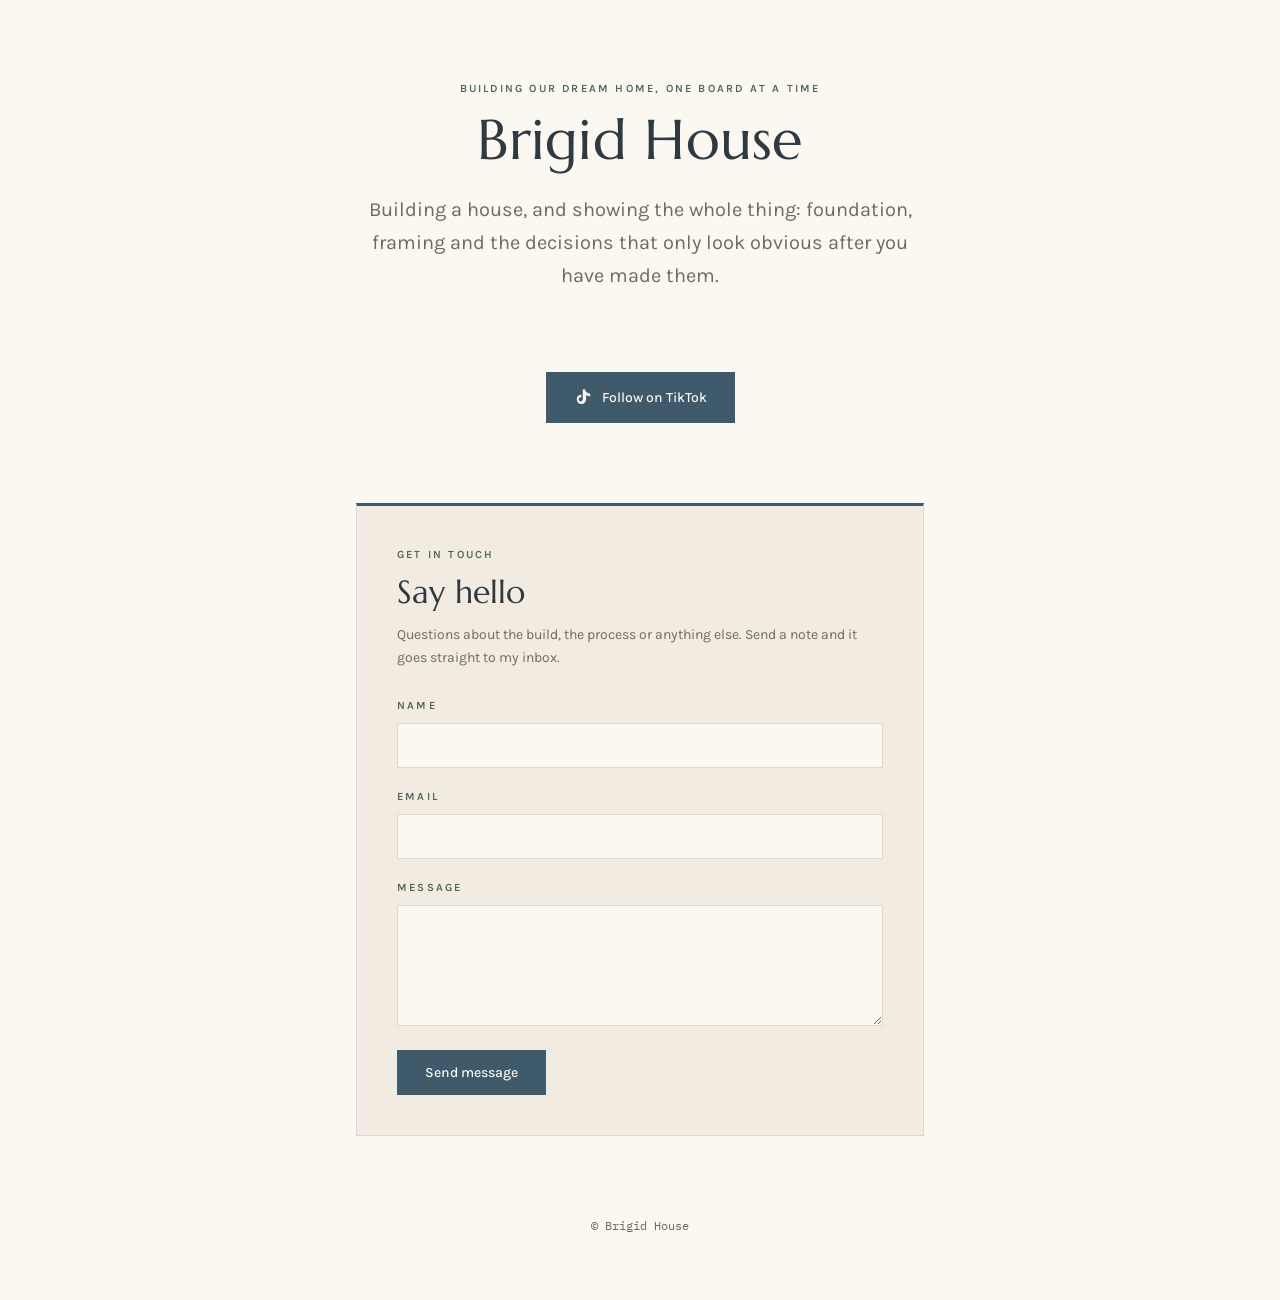
==== index.html @ 9a8cef8d "Point TikTok link to @mydoughhouse until rename" ====
<!DOCTYPE html>
<html lang="en">
<head>
<meta charset="UTF-8">
<meta name="viewport" content="width=device-width, initial-scale=1.0">
<title>Brigid House</title>
<meta name="description" content="Building a house, and showing the whole thing.">
<link rel="preconnect" href="https://fonts.googleapis.com">
<link rel="preconnect" href="https://fonts.gstatic.com" crossorigin>
<link href="https://fonts.googleapis.com/css2?family=Marcellus&family=Karla:wght@400;500;600&family=IBM+Plex+Mono:wght@400;500&display=swap" rel="stylesheet">
<link rel="stylesheet" href="style.css">
</head>
<body>

<div class="wrap">

  <header class="hero">
    <p class="label">Building our dream home, one board at a time</p>
    <h1>Brigid House</h1>
    <p class="lede">Building a house, and showing the whole thing: foundation, framing and the decisions that only look obvious after you have made them.</p>
  </header>

  <section class="socials" aria-label="Follow along">
    <a class="btn btn-primary" href="https://www.tiktok.com/@mydoughhouse" target="_blank" rel="noopener noreferrer">
      <svg class="icon" viewBox="0 0 24 24" aria-hidden="true"><path d="M16.6 5.82c-.9-.87-1.45-2.08-1.45-3.41V2h-3.44v13.13c0 1.53-1.25 2.78-2.78 2.78a2.78 2.78 0 0 1 0-5.56c.28 0 .55.04.8.12V8.98a6.24 6.24 0 0 0-.8-.05A6.22 6.22 0 0 0 3.7 15.15a6.22 6.22 0 0 0 6.22 6.22 6.22 6.22 0 0 0 6.22-6.22V9.4a9.5 9.5 0 0 0 5.4 1.68V7.64c-1.7 0-3.1-.7-4.94-1.82Z"/></svg>
      <span>Follow on TikTok</span>
    </a>
  </section>

  <section class="contact" id="contact">
    <div class="contact-card">
      <p class="label">Get in touch</p>
      <h2>Say hello</h2>
      <p class="body-sm">Questions about the build, the process or anything else. Send a note and it goes straight to my inbox.</p>

      <form action="https://formspree.io/f/xjykbnlo" method="POST" class="contact-form">
        <div class="field">
          <label for="name">Name</label>
          <input type="text" id="name" name="name" required>
        </div>

        <div class="field">
          <label for="email">Email</label>
          <input type="email" id="email" name="email" required>
        </div>

        <div class="field">
          <label for="message">Message</label>
          <textarea id="message" name="message" rows="5" required></textarea>
        </div>

        <button type="submit" class="btn btn-primary">Send message</button>
      </form>
    </div>
  </section>

  <footer>
    <p class="mono-sm">&copy; <span id="year"></span> Brigid House</p>
  </footer>

</div>

<script src="script.js"></script>
</body>
</html>
---- style.css ----
:root {
  --ground: #FBF8F2;
  --surface: #F1EBE1;
  --text: #2F3A40;
  --text-muted: #6F6A61;
  --border: #DFD8CC;
  --hairline: rgba(47, 58, 64, 0.16);
  --accent: #3F5A6B;
  --on-accent: #FBF8F2;
  --eyebrow: #4D6353;
}

@media (prefers-color-scheme: dark) {
  :root {
    --ground: #2F3A40;
    --surface: #3A464D;
    --text: #FBF8F2;
    --text-muted: #B2AFA6;
    --border: #4E5A61;
    --hairline: rgba(251, 248, 242, 0.18);
    --accent: #C3D4DD;
    --on-accent: #2F3A40;
    --eyebrow: #C6D2C4;
  }
}

* { box-sizing: border-box; }

body {
  margin: 0;
  background: var(--ground);
  color: var(--text);
  font-family: 'Karla', -apple-system, BlinkMacSystemFont, 'Segoe UI', Helvetica, sans-serif;
  font-size: 16px;
  line-height: 1.65;
}

.wrap {
  max-width: 38rem;
  margin: 0 auto;
  padding: 80px 20px 52px;
}

.hero {
  text-align: center;
  margin-bottom: 80px;
}

.label {
  text-transform: uppercase;
  letter-spacing: 0.2em;
  font-size: 11px;
  font-weight: 600;
  color: var(--eyebrow);
  margin: 0 0 10px;
}

h1 {
  font-family: 'Marcellus', 'Hoefler Text', Georgia, serif;
  font-weight: 400;
  font-size: 56px;
  line-height: 1.15;
  letter-spacing: 0.005em;
  text-wrap: balance;
  margin: 0 0 20px;
  color: var(--text);
}

.lede {
  font-size: 20px;
  line-height: 1.65;
  color: var(--text-muted);
  max-width: 56ch;
  margin: 0 auto;
}

.socials {
  display: flex;
  justify-content: center;
  margin-bottom: 80px;
}

.btn {
  display: inline-flex;
  align-items: center;
  gap: 10px;
  text-decoration: none;
  border: none;
  border-radius: 0;
  padding: 14px 28px;
  font-family: 'Karla', sans-serif;
  font-size: 14px;
  font-weight: 500;
  cursor: pointer;
  transition: opacity 0.15s ease;
}

.btn:hover {
  opacity: 0.85;
}

.btn:focus-visible {
  outline: 2px solid var(--accent);
  outline-offset: 2px;
}

.btn-primary {
  background: var(--accent);
  color: var(--on-accent);
}

.btn .icon {
  width: 18px;
  height: 18px;
  fill: currentColor;
}

.contact-card {
  background: var(--surface);
  border: 1px solid var(--border);
  border-top: 3px solid var(--accent);
  padding: 40px;
}

.contact-card h2 {
  font-family: 'Marcellus', 'Hoefler Text', Georgia, serif;
  font-weight: 400;
  font-size: 32px;
  line-height: 1.15;
  margin: 0 0 12px;
  color: var(--text);
}

.contact-card .body-sm {
  font-size: 14px;
  color: var(--text-muted);
  margin: 0 0 28px;
  max-width: 62ch;
}

.contact-form {
  display: flex;
  flex-direction: column;
  gap: 20px;
}

.field {
  display: flex;
  flex-direction: column;
  gap: 8px;
}

.field label {
  text-transform: uppercase;
  letter-spacing: 0.2em;
  font-size: 11px;
  font-weight: 600;
  color: var(--eyebrow);
}

.field input,
.field textarea {
  font-family: 'Karla', sans-serif;
  font-size: 16px;
  padding: 12px 14px;
  border: 1px solid var(--border);
  border-radius: 0;
  background: var(--ground);
  color: var(--text);
  resize: vertical;
}

.field input:focus-visible,
.field textarea:focus-visible {
  outline: 2px solid var(--accent);
  outline-offset: 2px;
}

.contact-form .btn {
  align-self: flex-start;
  margin-top: 4px;
}

footer {
  text-align: center;
  margin-top: 80px;
}

.mono-sm {
  font-family: 'IBM Plex Mono', ui-monospace, 'SF Mono', Menlo, Consolas, monospace;
  font-variant-numeric: tabular-nums;
  font-size: 12px;
  color: var(--text-muted);
}

@media (max-width: 480px) {
  .wrap { padding: 52px 20px 40px; }
  .hero { margin-bottom: 52px; }
  .socials { margin-bottom: 52px; }
  h1 { font-size: 40px; }
  .contact-card { padding: 28px; }
}
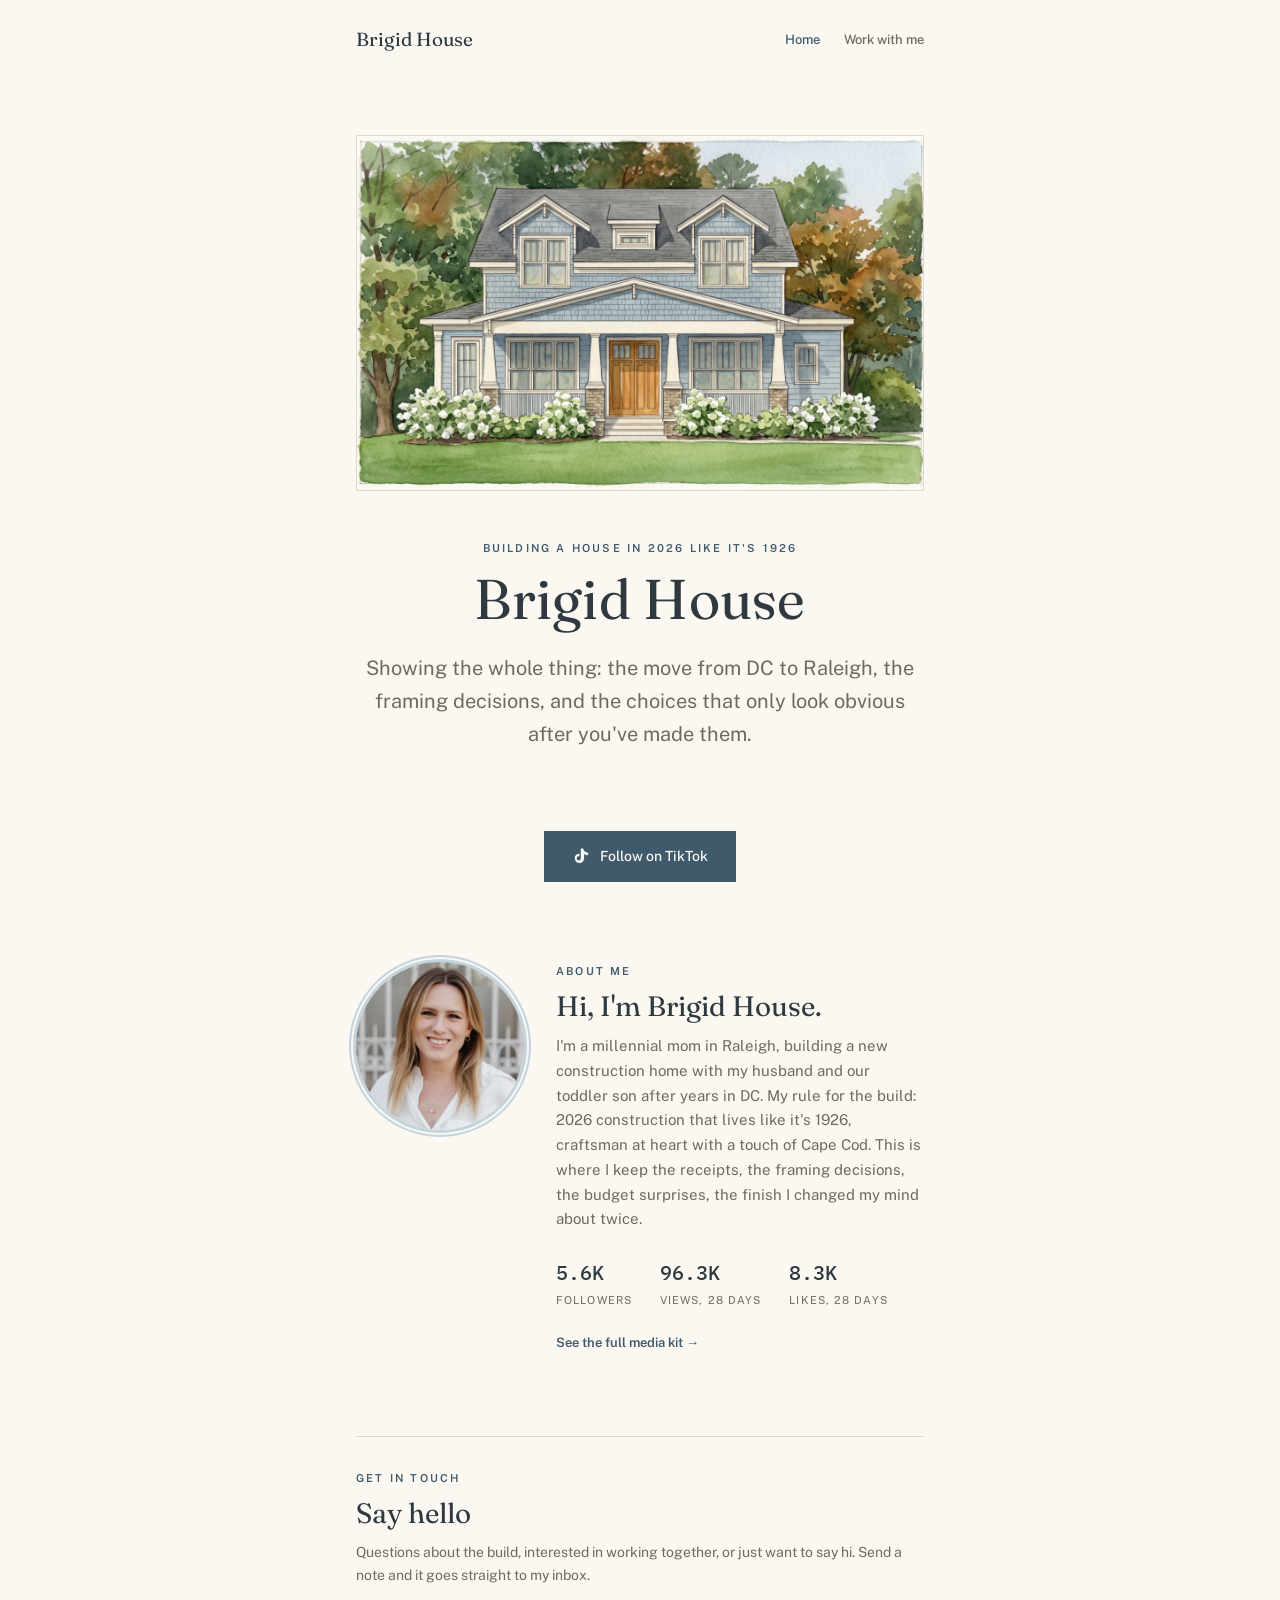
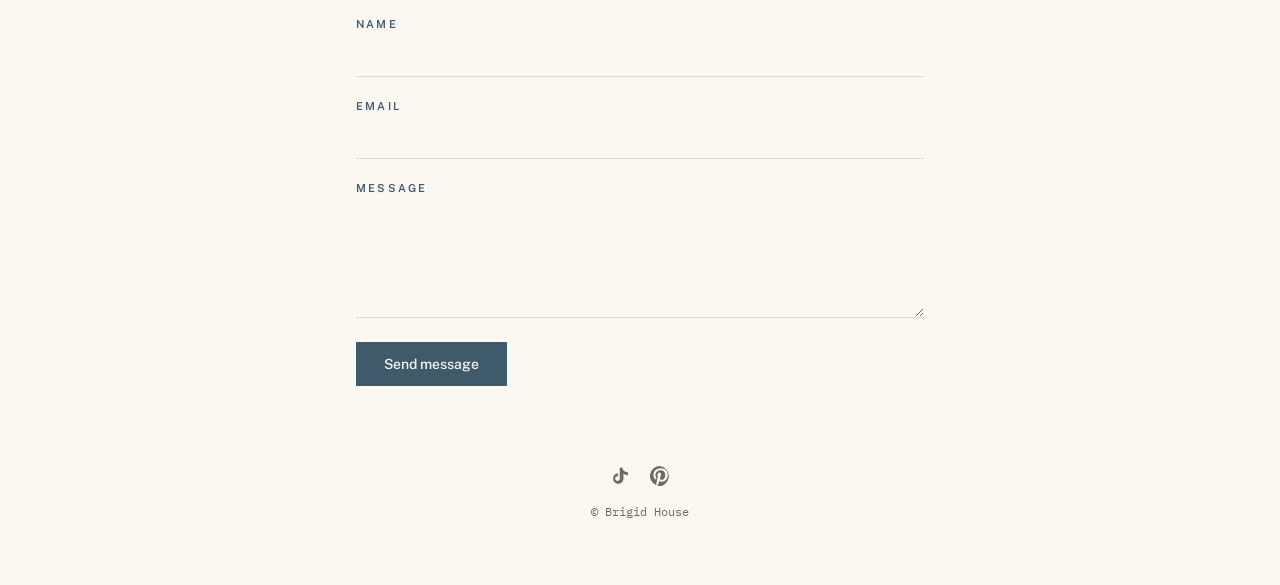
==== commit 6f42d5bf: "Switch body/label font to Public Sans, update design system docs" ====
--- a/index.html
+++ b/index.html
@@ -4,20 +4,32 @@
 <meta charset="UTF-8">
 <meta name="viewport" content="width=device-width, initial-scale=1.0">
 <title>Brigid House</title>
-<meta name="description" content="Building a house, and showing the whole thing.">
+<meta name="description" content="Building a house in 2026 like it's 1926.">
 <link rel="preconnect" href="https://fonts.googleapis.com">
 <link rel="preconnect" href="https://fonts.gstatic.com" crossorigin>
-<link href="https://fonts.googleapis.com/css2?family=Marcellus&family=Karla:wght@400;500;600&family=IBM+Plex+Mono:wght@400;500&display=swap" rel="stylesheet">
+<link href="https://fonts.googleapis.com/css2?family=Fraunces:opsz,wght@9..144,400;9..144,500;9..144,600&family=Public+Sans:wght@400;500;600&family=IBM+Plex+Mono:wght@400;500&display=swap" rel="stylesheet">
 <link rel="stylesheet" href="style.css">
 </head>
 <body>
 
+<nav class="nav">
+  <a class="wordmark" href="index.html">Brigid House</a>
+  <div class="nav-links">
+    <a href="index.html" class="active">Home</a>
+    <a href="work-with-me.html">Work with me</a>
+  </div>
+</nav>
+
 <div class="wrap">
 
+  <div class="cover">
+    <img class="cover-img" src="images/hero.jpg" alt="Watercolor illustration of the Brigid House new-construction home, a blue craftsman-style house with a wraparound porch">
+  </div>
+
   <header class="hero">
-    <p class="label">Building our dream home, one board at a time</p>
+    <p class="label">Building a house in 2026 like it's 1926</p>
     <h1>Brigid House</h1>
-    <p class="lede">Building a house, and showing the whole thing: foundation, framing and the decisions that only look obvious after you have made them.</p>
+    <p class="lede">Showing the whole thing: the move from DC to Raleigh, the framing decisions, and the choices that only look obvious after you've made them.</p>
   </header>
 
   <section class="socials" aria-label="Follow along">
@@ -27,34 +39,66 @@
     </a>
   </section>
 
-  <section class="contact" id="contact">
-    <div class="contact-card">
-      <p class="label">Get in touch</p>
-      <h2>Say hello</h2>
-      <p class="body-sm">Questions about the build, the process or anything else. Send a note and it goes straight to my inbox.</p>
-
-      <form action="https://formspree.io/f/xjykbnlo" method="POST" class="contact-form">
-        <div class="field">
-          <label for="name">Name</label>
-          <input type="text" id="name" name="name" required>
+  <section class="about" id="about">
+    <div class="about-grid">
+      <img class="portrait" src="images/portrait.jpg" alt="Portrait of Caitlyn, the creator of Brigid House">
+      <div>
+        <p class="label">About me</p>
+        <h2>Hi, I'm Brigid House.</h2>
+        <p class="body-sm">I'm a millennial mom in Raleigh, building a new construction home with my husband and our toddler son after years in DC. My rule for the build: 2026 construction that lives like it's 1926, craftsman at heart with a touch of Cape Cod. This is where I keep the receipts, the framing decisions, the budget surprises, the finish I changed my mind about twice.</p>
+        <div class="mini-stats">
+          <div>
+            <span class="stat-num">5.6K</span>
+            <span class="stat-label">Followers</span>
+          </div>
+          <div>
+            <span class="stat-num">96.3K</span>
+            <span class="stat-label">Views, 28 days</span>
+          </div>
+          <div>
+            <span class="stat-num">8.3K</span>
+            <span class="stat-label">Likes, 28 days</span>
+          </div>
         </div>
-
-        <div class="field">
-          <label for="email">Email</label>
-          <input type="email" id="email" name="email" required>
-        </div>
-
-        <div class="field">
-          <label for="message">Message</label>
-          <textarea id="message" name="message" rows="5" required></textarea>
-        </div>
-
-        <button type="submit" class="btn btn-primary">Send message</button>
-      </form>
+        <a class="link-arrow" href="work-with-me.html">See the full media kit &rarr;</a>
+      </div>
     </div>
   </section>
 
+  <section class="contact" id="contact">
+    <p class="label">Get in touch</p>
+    <h2>Say hello</h2>
+    <p class="body-sm">Questions about the build, interested in working together, or just want to say hi. Send a note and it goes straight to my inbox.</p>
+
+    <form action="https://formspree.io/f/xjykbnlo" method="POST" class="contact-form">
+      <div class="field">
+        <label for="name">Name</label>
+        <input type="text" id="name" name="name" required>
+      </div>
+
+      <div class="field">
+        <label for="email">Email</label>
+        <input type="email" id="email" name="email" required>
+      </div>
+
+      <div class="field">
+        <label for="message">Message</label>
+        <textarea id="message" name="message" rows="5" required></textarea>
+      </div>
+
+      <button type="submit" class="btn btn-primary">Send message</button>
+    </form>
+  </section>
+
   <footer>
+    <div class="social-row">
+      <a href="https://www.tiktok.com/@mydoughhouse" target="_blank" rel="noopener noreferrer" aria-label="TikTok">
+        <svg viewBox="0 0 24 24" aria-hidden="true"><path d="M16.6 5.82c-.9-.87-1.45-2.08-1.45-3.41V2h-3.44v13.13c0 1.53-1.25 2.78-2.78 2.78a2.78 2.78 0 0 1 0-5.56c.28 0 .55.04.8.12V8.98a6.24 6.24 0 0 0-.8-.05A6.22 6.22 0 0 0 3.7 15.15a6.22 6.22 0 0 0 6.22 6.22 6.22 6.22 0 0 0 6.22-6.22V9.4a9.5 9.5 0 0 0 5.4 1.68V7.64c-1.7 0-3.1-.7-4.94-1.82Z"/></svg>
+      </a>
+      <a href="https://www.pinterest.com/mydoughhouse/" target="_blank" rel="noopener noreferrer" aria-label="Pinterest">
+        <svg viewBox="0 0 24 24" aria-hidden="true"><path d="M12 0a12 12 0 0 0-4.37 23.18c-.04-.95-.01-2.09.21-3.12.24-1.08 1.59-6.84 1.59-6.84s-.4-.81-.4-2.01c0-1.89 1.09-3.3 2.45-3.3 1.16 0 1.72.87 1.72 1.91 0 1.16-.74 2.91-1.12 4.52-.32 1.35.68 2.46 2.01 2.46 2.42 0 4.27-2.55 4.27-6.22 0-3.25-2.34-5.53-5.67-5.53-3.86 0-6.13 2.9-6.13 5.89 0 1.17.45 2.42 1.01 3.1a.4.4 0 0 1 .09.39c-.1.43-.33 1.35-.38 1.54-.06.25-.2.3-.45.18-1.69-.79-2.74-3.26-2.74-5.24 0-4.27 3.1-8.18 8.93-8.18 4.69 0 8.34 3.34 8.34 7.81 0 4.66-2.94 8.41-7.02 8.41-1.37 0-2.66-.71-3.1-1.55l-.84 3.21c-.31 1.17-1.13 2.64-1.68 3.54A12 12 0 1 0 12 0Z"/></svg>
+      </a>
+    </div>
     <p class="mono-sm">&copy; <span id="year"></span> Brigid House</p>
   </footer>
 
--- a/style.css
+++ b/style.css
@@ -1,4 +1,4 @@
-:root {
+﻿:root {
   --ground: #FBF8F2;
   --surface: #F1EBE1;
   --text: #2F3A40;
@@ -7,7 +7,9 @@
   --hairline: rgba(47, 58, 64, 0.16);
   --accent: #3F5A6B;
   --on-accent: #FBF8F2;
-  --eyebrow: #4D6353;
+  --eyebrow: #3F5A6B;
+  --off-white: #FBF8F2;
+  --ring: #C3D4DD;
 }
 
 @media (prefers-color-scheme: dark) {
@@ -15,12 +17,12 @@
     --ground: #2F3A40;
     --surface: #3A464D;
     --text: #FBF8F2;
-    --text-muted: #B2AFA6;
+    --text-muted: rgba(251, 248, 242, 0.72);
     --border: #4E5A61;
     --hairline: rgba(251, 248, 242, 0.18);
     --accent: #C3D4DD;
     --on-accent: #2F3A40;
-    --eyebrow: #C6D2C4;
+    --eyebrow: #C3D4DD;
   }
 }
 
@@ -30,15 +32,82 @@
   margin: 0;
   background: var(--ground);
   color: var(--text);
-  font-family: 'Karla', -apple-system, BlinkMacSystemFont, 'Segoe UI', Helvetica, sans-serif;
+  font-family: 'Public Sans', -apple-system, BlinkMacSystemFont, 'Segoe UI', Helvetica, sans-serif;
   font-size: 16px;
   line-height: 1.65;
 }
+
+img { max-width: 100%; }
+
+/* ---- Nav ---- */
+
+.nav {
+  display: flex;
+  flex-wrap: wrap;
+  gap: 12px 24px;
+  justify-content: space-between;
+  align-items: center;
+  max-width: 38rem;
+  margin: 0 auto;
+  padding: 24px 20px;
+}
+
+.nav.nav-wide {
+  max-width: 46rem;
+}
+
+.nav .wordmark {
+  font-family: 'Fraunces', 'Hoefler Text', Georgia, serif;
+  font-size: 19px;
+  color: var(--text);
+  text-decoration: none;
+}
+
+.nav-links {
+  display: flex;
+  gap: 24px;
+}
+
+.nav-links a {
+  font-size: 13px;
+  font-weight: 500;
+  color: var(--text-muted);
+  text-decoration: none;
+}
+
+.nav-links a:hover {
+  color: var(--accent);
+}
+
+.nav-links a.active {
+  color: var(--accent);
+}
+
+/* ---- Cover image ---- */
+
+.cover {
+  line-height: 0;
+  border: 1px solid var(--border);
+  margin-bottom: 48px;
+}
+
+.cover-img {
+  width: 100%;
+  display: block;
+  aspect-ratio: 16 / 10;
+  object-fit: cover;
+}
+
+/* ---- Shared layout ---- */
 
 .wrap {
   max-width: 38rem;
   margin: 0 auto;
-  padding: 80px 20px 52px;
+  padding: 56px 20px 52px;
+}
+
+.wrap-wide {
+  max-width: 46rem;
 }
 
 .hero {
@@ -56,7 +125,7 @@
 }
 
 h1 {
-  font-family: 'Marcellus', 'Hoefler Text', Georgia, serif;
+  font-family: 'Fraunces', 'Hoefler Text', Georgia, serif;
   font-weight: 400;
   font-size: 56px;
   line-height: 1.15;
@@ -72,6 +141,11 @@
   color: var(--text-muted);
   max-width: 56ch;
   margin: 0 auto;
+}
+
+.updated {
+  display: block;
+  margin-top: 16px;
 }
 
 .socials {
@@ -88,7 +162,7 @@
   border: none;
   border-radius: 0;
   padding: 14px 28px;
-  font-family: 'Karla', sans-serif;
+  font-family: 'Public Sans', sans-serif;
   font-size: 14px;
   font-weight: 500;
   cursor: pointer;
@@ -115,23 +189,223 @@
   fill: currentColor;
 }
 
-.contact-card {
-  background: var(--surface);
-  border: 1px solid var(--border);
-  border-top: 3px solid var(--accent);
-  padding: 40px;
-}
-
-.contact-card h2 {
-  font-family: 'Marcellus', 'Hoefler Text', Georgia, serif;
+/* ---- About ---- */
+
+.about {
+  margin-bottom: 80px;
+}
+
+.about-grid {
+  display: grid;
+  grid-template-columns: 168px 1fr;
+  gap: 32px;
+  align-items: start;
+}
+
+.portrait {
+  width: 100%;
+  aspect-ratio: 1 / 1;
+  object-fit: cover;
+  border-radius: 50%;
+  display: block;
+  box-shadow: 0 0 0 3px var(--ring), 0 0 0 5px var(--ground), 0 0 0 7px var(--ring);
+}
+
+.about h2 {
+  font-family: 'Fraunces', 'Hoefler Text', Georgia, serif;
   font-weight: 400;
-  font-size: 32px;
+  font-size: 28px;
   line-height: 1.15;
   margin: 0 0 12px;
   color: var(--text);
 }
 
-.contact-card .body-sm {
+.about .body-sm {
+  font-size: 15px;
+  color: var(--text-muted);
+  max-width: 52ch;
+  margin: 0 0 24px;
+}
+
+.mini-stats {
+  display: flex;
+  gap: 28px;
+  margin-bottom: 20px;
+  flex-wrap: wrap;
+}
+
+.mini-stats .stat-num {
+  display: block;
+  font-family: 'IBM Plex Mono', ui-monospace, monospace;
+  font-variant-numeric: tabular-nums;
+  font-size: 20px;
+  font-weight: 500;
+  color: var(--text);
+}
+
+.mini-stats .stat-label {
+  display: block;
+  font-size: 11px;
+  text-transform: uppercase;
+  letter-spacing: 0.1em;
+  color: var(--text-muted);
+  margin-top: 2px;
+}
+
+.link-arrow {
+  display: inline-block;
+  font-size: 13px;
+  font-weight: 600;
+  color: var(--accent);
+  text-decoration: none;
+}
+
+.link-arrow:hover {
+  text-decoration: underline;
+}
+
+/* ---- Media kit stat grid ---- */
+
+.stats-grid {
+  display: grid;
+  grid-template-columns: repeat(auto-fit, minmax(120px, 1fr));
+  gap: 24px;
+  margin-bottom: 80px;
+}
+
+.stat-tile {
+  border-top: 1px solid var(--border);
+  padding-top: 14px;
+}
+
+.stat-tile .stat-num {
+  display: block;
+  font-family: 'IBM Plex Mono', ui-monospace, monospace;
+  font-variant-numeric: tabular-nums;
+  font-size: 30px;
+  font-weight: 500;
+  color: var(--text);
+}
+
+.stat-tile .stat-delta {
+  display: block;
+  font-family: 'IBM Plex Mono', ui-monospace, monospace;
+  font-size: 12px;
+  color: var(--accent);
+  margin-top: 2px;
+}
+
+.stat-tile .stat-label {
+  display: block;
+  font-size: 12px;
+  color: var(--text-muted);
+  margin-top: 6px;
+}
+
+/* ---- Media kit sections ---- */
+
+.mediakit-section {
+  margin-bottom: 80px;
+}
+
+.mediakit-section h2 {
+  font-family: 'Fraunces', 'Hoefler Text', Georgia, serif;
+  font-weight: 400;
+  font-size: 26px;
+  margin: 0 0 24px;
+  color: var(--text);
+}
+
+.bars {
+  margin-bottom: 28px;
+}
+
+.bars:last-child { margin-bottom: 0; }
+
+.bar-row {
+  display: flex;
+  align-items: center;
+  gap: 14px;
+  margin-bottom: 12px;
+}
+
+.bar-row:last-child { margin-bottom: 0; }
+
+.bar-name {
+  width: 84px;
+  flex-shrink: 0;
+  font-size: 13px;
+  color: var(--text-muted);
+}
+
+.bar-track {
+  flex: 1;
+  height: 6px;
+  background: var(--border);
+}
+
+.bar-fill {
+  height: 100%;
+  background: var(--accent);
+}
+
+.bar-value {
+  width: 46px;
+  flex-shrink: 0;
+  text-align: right;
+  font-family: 'IBM Plex Mono', ui-monospace, monospace;
+  font-variant-numeric: tabular-nums;
+  font-size: 12px;
+  color: var(--text-muted);
+}
+
+.post-list {
+  list-style: none;
+  margin: 0;
+  padding: 0;
+  border-bottom: 1px solid var(--border);
+}
+
+.post-list li {
+  display: flex;
+  justify-content: space-between;
+  align-items: baseline;
+  gap: 20px;
+  padding: 14px 0;
+  border-top: 1px solid var(--border);
+}
+
+.post-title {
+  font-size: 14px;
+  color: var(--text);
+}
+
+.post-views {
+  flex-shrink: 0;
+  font-family: 'IBM Plex Mono', ui-monospace, monospace;
+  font-variant-numeric: tabular-nums;
+  font-size: 13px;
+  color: var(--text-muted);
+  white-space: nowrap;
+}
+
+/* ---- Contact ---- */
+
+.contact {
+  border-top: 1px solid var(--border);
+  padding-top: 32px;
+}
+
+.contact h2 {
+  font-family: 'Fraunces', 'Hoefler Text', Georgia, serif;
+  font-weight: 400;
+  font-size: 28px;
+  line-height: 1.15;
+  margin: 0 0 12px;
+  color: var(--text);
+}
+
+.contact .body-sm {
   font-size: 14px;
   color: var(--text-muted);
   margin: 0 0 28px;
@@ -160,12 +434,13 @@
 
 .field input,
 .field textarea {
-  font-family: 'Karla', sans-serif;
+  font-family: 'Public Sans', sans-serif;
   font-size: 16px;
-  padding: 12px 14px;
-  border: 1px solid var(--border);
+  padding: 8px 2px;
+  border: none;
+  border-bottom: 1px solid var(--border);
   border-radius: 0;
-  background: var(--ground);
+  background: transparent;
   color: var(--text);
   resize: vertical;
 }
@@ -186,6 +461,28 @@
   margin-top: 80px;
 }
 
+.social-row {
+  display: flex;
+  justify-content: center;
+  gap: 20px;
+  margin-bottom: 16px;
+}
+
+.social-row a {
+  display: inline-flex;
+  color: var(--text-muted);
+}
+
+.social-row a:hover {
+  color: var(--accent);
+}
+
+.social-row svg {
+  width: 20px;
+  height: 20px;
+  fill: currentColor;
+}
+
 .mono-sm {
   font-family: 'IBM Plex Mono', ui-monospace, 'SF Mono', Menlo, Consolas, monospace;
   font-variant-numeric: tabular-nums;
@@ -194,9 +491,16 @@
 }
 
 @media (max-width: 480px) {
-  .wrap { padding: 52px 20px 40px; }
+  .wrap { padding: 40px 20px 40px; }
+  .nav { padding: 20px 20px; }
   .hero { margin-bottom: 52px; }
   .socials { margin-bottom: 52px; }
+  .about { margin-bottom: 52px; }
+  .stats-grid { margin-bottom: 52px; }
+  .mediakit-section { margin-bottom: 52px; }
   h1 { font-size: 40px; }
-  .contact-card { padding: 28px; }
-}
+  .about-grid { grid-template-columns: 96px 1fr; gap: 20px; }
+  .about h2 { font-size: 24px; }
+  .bar-name { width: 64px; font-size: 12px; }
+  .post-list li { flex-direction: column; gap: 4px; }
+}
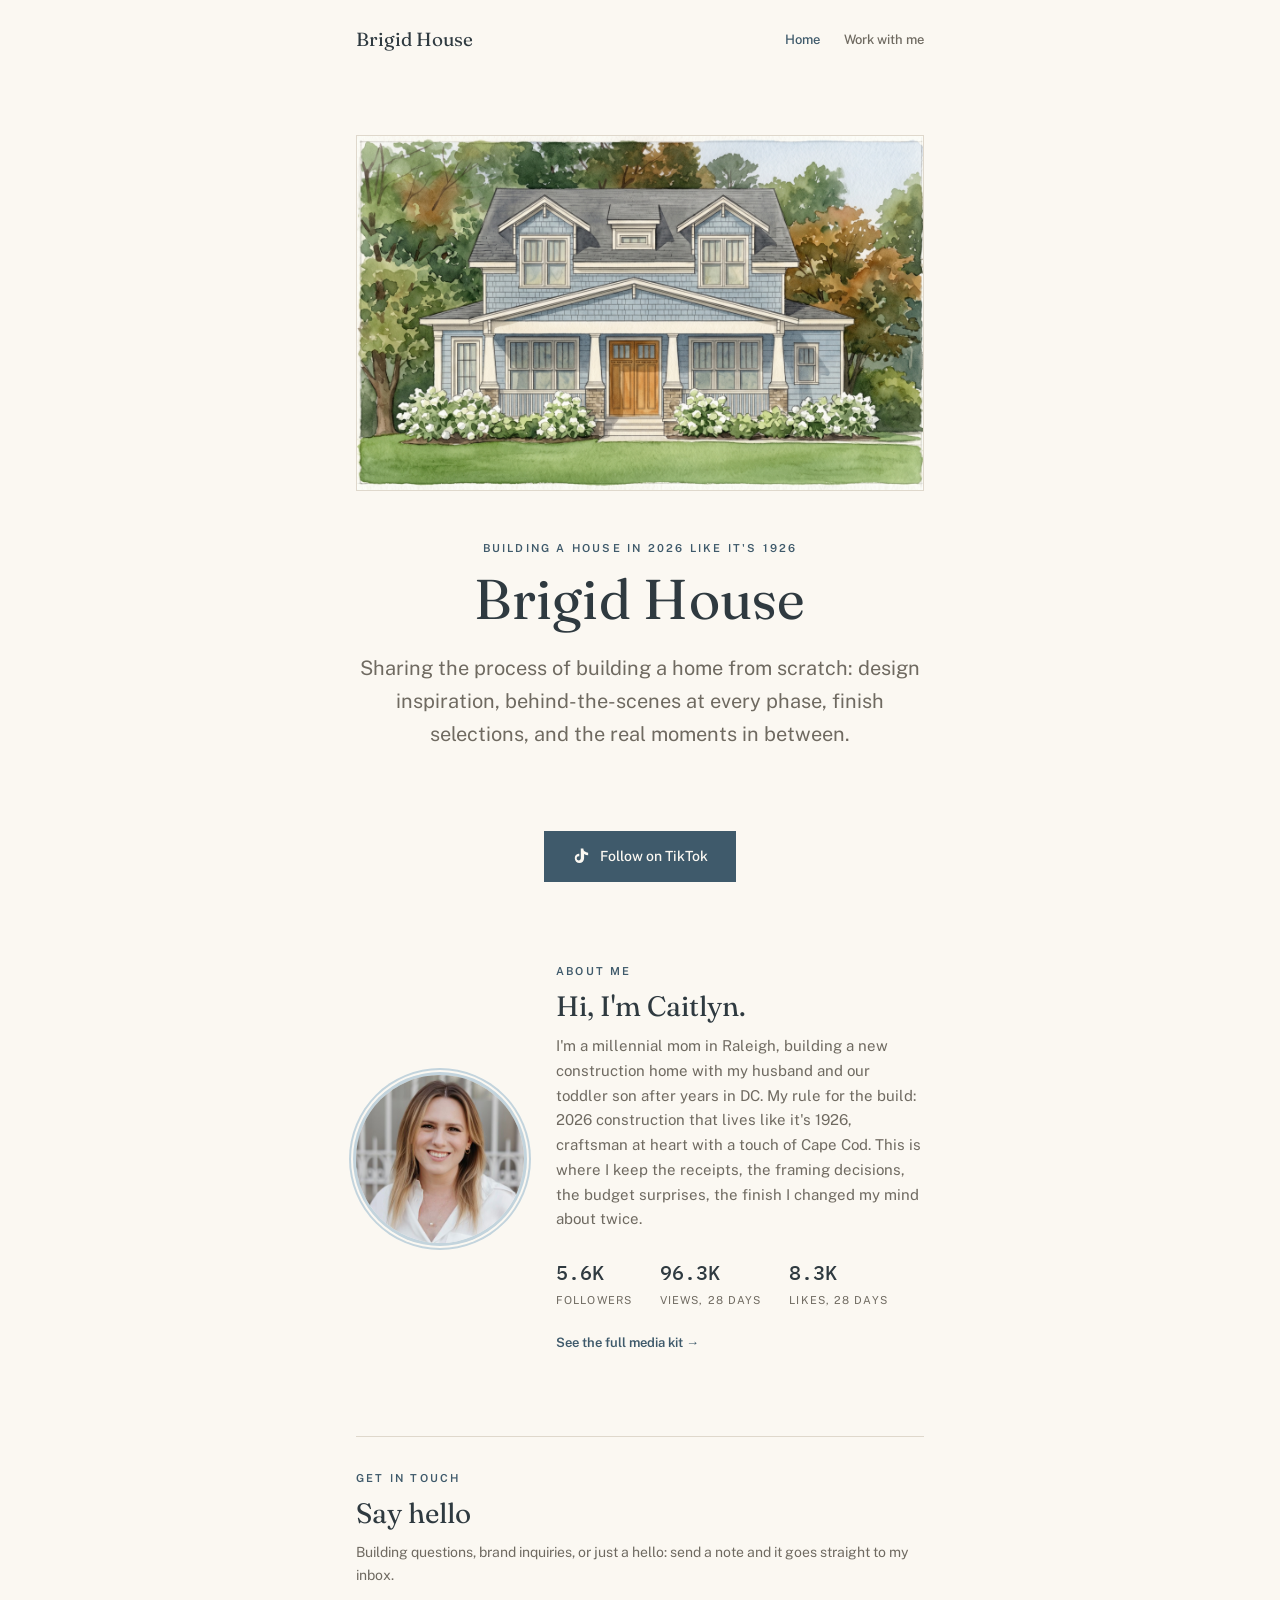
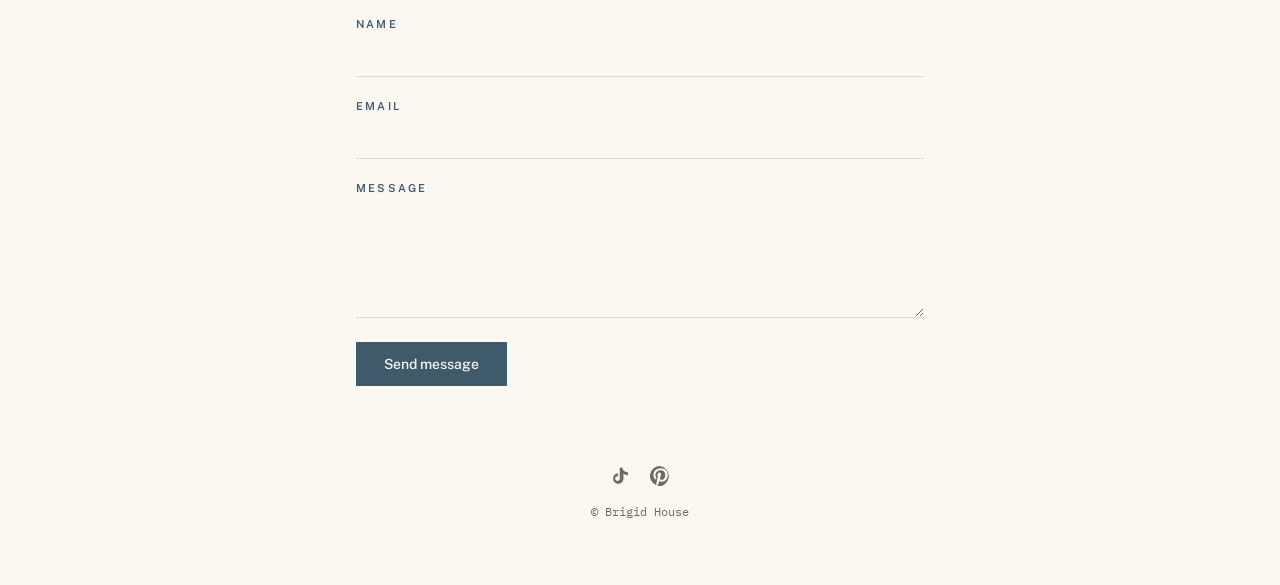
==== commit 6c1069bd: "Revise copy: personal voice on both pages, credit collaborator, tighten CTAs" ====
--- a/index.html
+++ b/index.html
@@ -29,7 +29,7 @@
   <header class="hero">
     <p class="label">Building a house in 2026 like it's 1926</p>
     <h1>Brigid House</h1>
-    <p class="lede">Showing the whole thing: the move from DC to Raleigh, the framing decisions, and the choices that only look obvious after you've made them.</p>
+    <p class="lede">Sharing the process of building a home from scratch: design inspiration, behind-the-scenes at every phase, finish selections, and the real moments in between.</p>
   </header>
 
   <section class="socials" aria-label="Follow along">
@@ -44,7 +44,7 @@
       <img class="portrait" src="images/portrait.jpg" alt="Portrait of Caitlyn, the creator of Brigid House">
       <div>
         <p class="label">About me</p>
-        <h2>Hi, I'm Brigid House.</h2>
+        <h2>Hi, I'm Caitlyn.</h2>
         <p class="body-sm">I'm a millennial mom in Raleigh, building a new construction home with my husband and our toddler son after years in DC. My rule for the build: 2026 construction that lives like it's 1926, craftsman at heart with a touch of Cape Cod. This is where I keep the receipts, the framing decisions, the budget surprises, the finish I changed my mind about twice.</p>
         <div class="mini-stats">
           <div>
@@ -68,7 +68,7 @@
   <section class="contact" id="contact">
     <p class="label">Get in touch</p>
     <h2>Say hello</h2>
-    <p class="body-sm">Questions about the build, interested in working together, or just want to say hi. Send a note and it goes straight to my inbox.</p>
+    <p class="body-sm">Building questions, brand inquiries, or just a hello: send a note and it goes straight to my inbox.</p>
 
     <form action="https://formspree.io/f/xjykbnlo" method="POST" class="contact-form">
       <div class="field">
--- a/style.css
+++ b/style.css
@@ -199,7 +199,7 @@
   display: grid;
   grid-template-columns: 168px 1fr;
   gap: 32px;
-  align-items: start;
+  align-items: center;
 }
 
 .portrait {
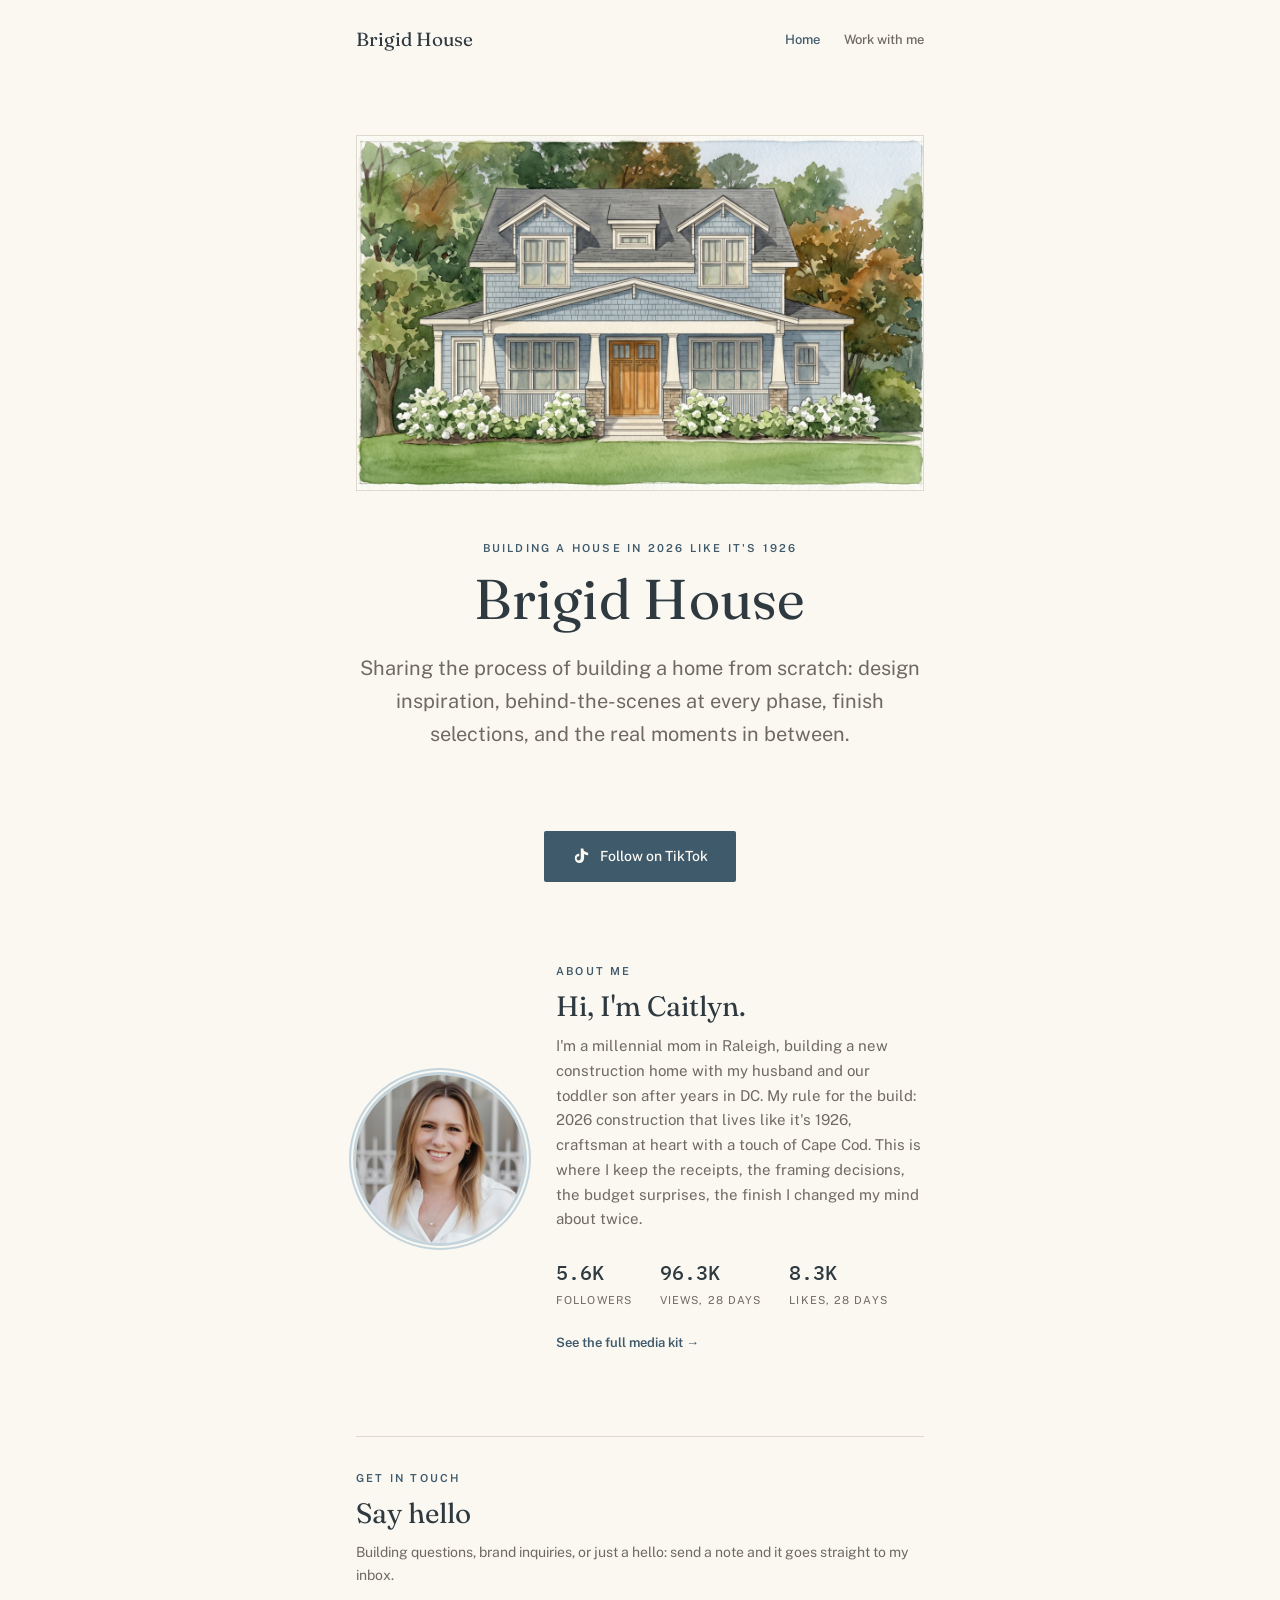
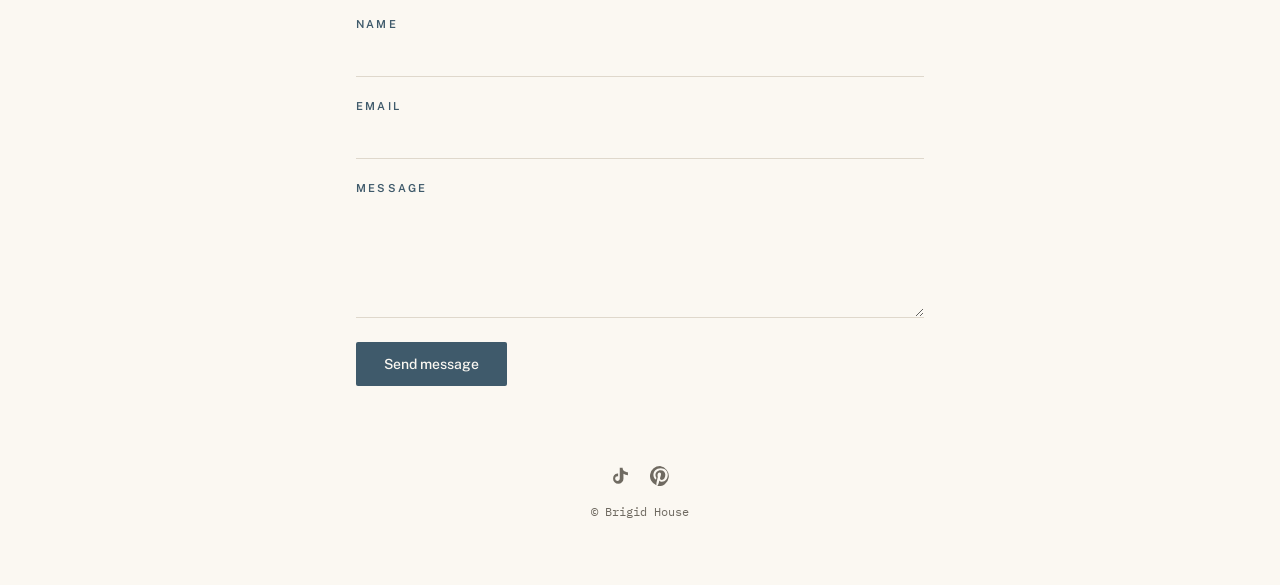
==== commit a80c1175: "Round button corners, add favicon, social share image, and alt text" ====
--- a/index.html
+++ b/index.html
@@ -5,25 +5,33 @@
 <meta name="viewport" content="width=device-width, initial-scale=1.0">
 <title>Brigid House</title>
 <meta name="description" content="Building a house in 2026 like it's 1926.">
+<link rel="icon" href="/favicon.svg" type="image/svg+xml">
+<meta property="og:type" content="website">
+<meta property="og:title" content="Brigid House">
+<meta property="og:description" content="Building a house in 2026 like it's 1926.">
+<meta property="og:url" content="https://brigidhouse.com/">
+<meta property="og:image" content="https://brigidhouse.com/images/hero.jpg">
+<meta name="twitter:card" content="summary_large_image">
+<meta name="twitter:image" content="https://brigidhouse.com/images/hero.jpg">
 <link rel="preconnect" href="https://fonts.googleapis.com">
 <link rel="preconnect" href="https://fonts.gstatic.com" crossorigin>
 <link href="https://fonts.googleapis.com/css2?family=Fraunces:opsz,wght@9..144,400;9..144,500;9..144,600&family=Public+Sans:wght@400;500;600&family=IBM+Plex+Mono:wght@400;500&display=swap" rel="stylesheet">
-<link rel="stylesheet" href="style.css">
+<link rel="stylesheet" href="/style.css">
 </head>
 <body>
 
 <nav class="nav">
-  <a class="wordmark" href="index.html">Brigid House</a>
+  <a class="wordmark" href="/">Brigid House</a>
   <div class="nav-links">
-    <a href="index.html" class="active">Home</a>
-    <a href="work-with-me.html">Work with me</a>
+    <a href="/" class="active">Home</a>
+    <a href="/work-with-me/">Work with me</a>
   </div>
 </nav>
 
 <div class="wrap">
 
   <div class="cover">
-    <img class="cover-img" src="images/hero.jpg" alt="Watercolor illustration of the Brigid House new-construction home, a blue craftsman-style house with a wraparound porch">
+    <img class="cover-img" src="/images/hero.jpg" alt="Watercolor image of a blue house built in the craftsman style with shingle siding, a wide front, porch, hydrangeas, and beautiful trees surrounding">
   </div>
 
   <header class="hero">
@@ -41,7 +49,7 @@
 
   <section class="about" id="about">
     <div class="about-grid">
-      <img class="portrait" src="images/portrait.jpg" alt="Portrait of Caitlyn, the creator of Brigid House">
+      <img class="portrait" src="/images/portrait.jpg" alt="Headshot of blonde woman smiling">
       <div>
         <p class="label">About me</p>
         <h2>Hi, I'm Caitlyn.</h2>
@@ -60,7 +68,7 @@
             <span class="stat-label">Likes, 28 days</span>
           </div>
         </div>
-        <a class="link-arrow" href="work-with-me.html">See the full media kit &rarr;</a>
+        <a class="link-arrow" href="/work-with-me/">See the full media kit &rarr;</a>
       </div>
     </div>
   </section>
@@ -104,6 +112,6 @@
 
 </div>
 
-<script src="script.js"></script>
+<script src="/script.js"></script>
 </body>
 </html>
--- a/style.css
+++ b/style.css
@@ -160,7 +160,7 @@
   gap: 10px;
   text-decoration: none;
   border: none;
-  border-radius: 0;
+  border-radius: 2px;
   padding: 14px 28px;
   font-family: 'Public Sans', sans-serif;
   font-size: 14px;
@@ -268,7 +268,7 @@
 
 .stats-grid {
   display: grid;
-  grid-template-columns: repeat(auto-fit, minmax(120px, 1fr));
+  grid-template-columns: repeat(3, 1fr);
   gap: 24px;
   margin-bottom: 80px;
 }
@@ -496,7 +496,8 @@
   .hero { margin-bottom: 52px; }
   .socials { margin-bottom: 52px; }
   .about { margin-bottom: 52px; }
-  .stats-grid { margin-bottom: 52px; }
+  .stats-grid { margin-bottom: 52px; gap: 16px; }
+  .stat-tile .stat-num { font-size: 22px; }
   .mediakit-section { margin-bottom: 52px; }
   h1 { font-size: 40px; }
   .about-grid { grid-template-columns: 96px 1fr; gap: 20px; }
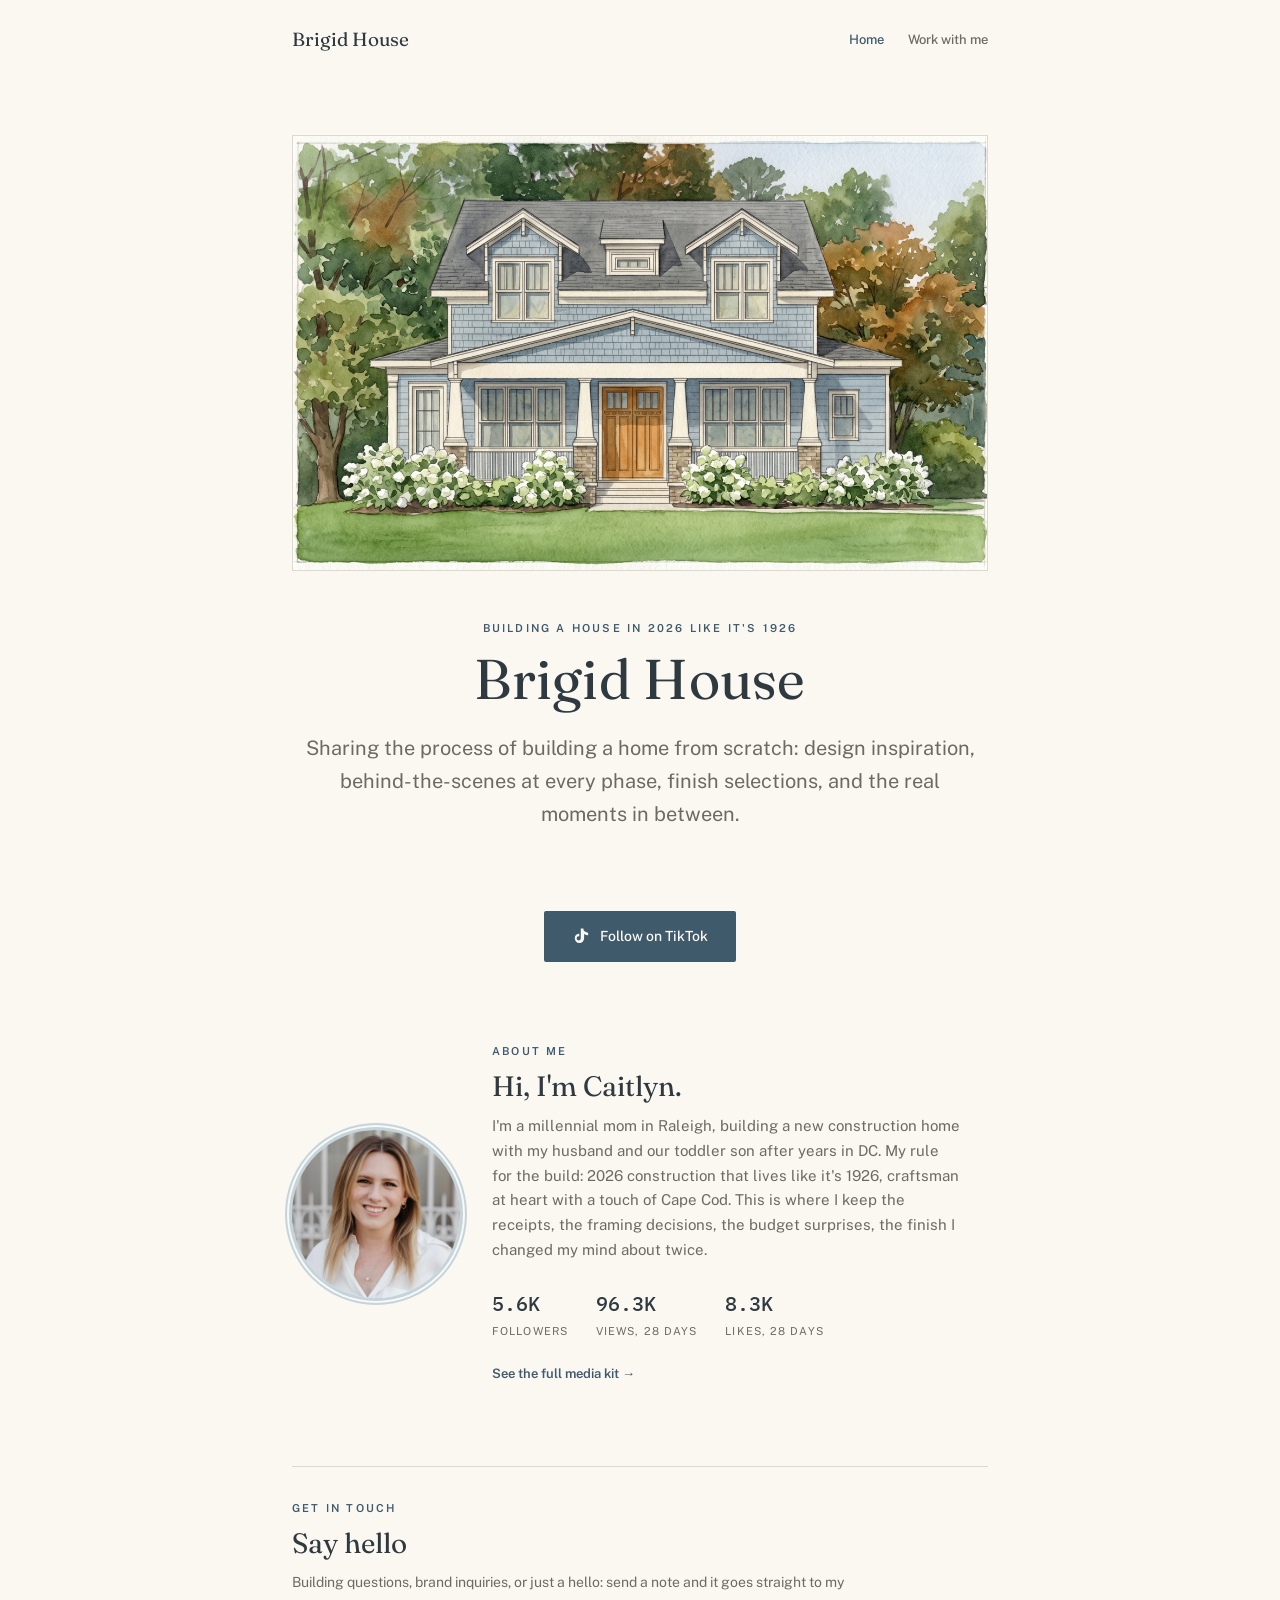
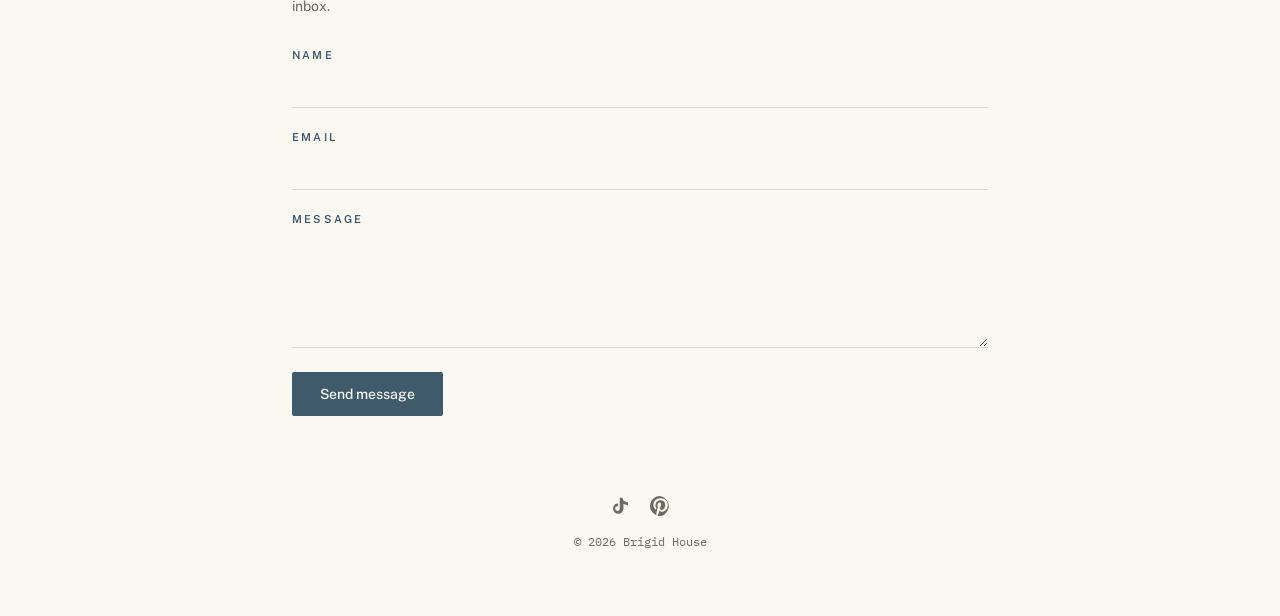
==== commit 0ec81d8d: "Standardize page width, add scroll fade-in animation" ====
--- a/index.html
+++ b/index.html
@@ -30,24 +30,24 @@
 
 <div class="wrap">
 
-  <div class="cover">
+  <div class="cover reveal">
     <img class="cover-img" src="/images/hero.jpg" alt="Watercolor image of a blue house built in the craftsman style with shingle siding, a wide front, porch, hydrangeas, and beautiful trees surrounding">
   </div>
 
-  <header class="hero">
+  <header class="hero reveal">
     <p class="label">Building a house in 2026 like it's 1926</p>
     <h1>Brigid House</h1>
     <p class="lede">Sharing the process of building a home from scratch: design inspiration, behind-the-scenes at every phase, finish selections, and the real moments in between.</p>
   </header>
 
-  <section class="socials" aria-label="Follow along">
+  <section class="socials reveal" aria-label="Follow along">
     <a class="btn btn-primary" href="https://www.tiktok.com/@mydoughhouse" target="_blank" rel="noopener noreferrer">
       <svg class="icon" viewBox="0 0 24 24" aria-hidden="true"><path d="M16.6 5.82c-.9-.87-1.45-2.08-1.45-3.41V2h-3.44v13.13c0 1.53-1.25 2.78-2.78 2.78a2.78 2.78 0 0 1 0-5.56c.28 0 .55.04.8.12V8.98a6.24 6.24 0 0 0-.8-.05A6.22 6.22 0 0 0 3.7 15.15a6.22 6.22 0 0 0 6.22 6.22 6.22 6.22 0 0 0 6.22-6.22V9.4a9.5 9.5 0 0 0 5.4 1.68V7.64c-1.7 0-3.1-.7-4.94-1.82Z"/></svg>
       <span>Follow on TikTok</span>
     </a>
   </section>
 
-  <section class="about" id="about">
+  <section class="about reveal" id="about">
     <div class="about-grid">
       <img class="portrait" src="/images/portrait.jpg" alt="Headshot of blonde woman smiling">
       <div>
@@ -73,7 +73,7 @@
     </div>
   </section>
 
-  <section class="contact" id="contact">
+  <section class="contact reveal" id="contact">
     <p class="label">Get in touch</p>
     <h2>Say hello</h2>
     <p class="body-sm">Building questions, brand inquiries, or just a hello: send a note and it goes straight to my inbox.</p>
--- a/style.css
+++ b/style.css
@@ -47,13 +47,9 @@
   gap: 12px 24px;
   justify-content: space-between;
   align-items: center;
-  max-width: 38rem;
+  max-width: 46rem;
   margin: 0 auto;
   padding: 24px 20px;
-}
-
-.nav.nav-wide {
-  max-width: 46rem;
 }
 
 .nav .wordmark {
@@ -101,13 +97,9 @@
 /* ---- Shared layout ---- */
 
 .wrap {
-  max-width: 38rem;
+  max-width: 46rem;
   margin: 0 auto;
   padding: 56px 20px 52px;
-}
-
-.wrap-wide {
-  max-width: 46rem;
 }
 
 .hero {
@@ -488,6 +480,27 @@
   font-variant-numeric: tabular-nums;
   font-size: 12px;
   color: var(--text-muted);
+}
+
+/* ---- Fade-in on load / scroll ---- */
+
+.reveal {
+  opacity: 0;
+  transform: translateY(14px);
+  transition: opacity 0.6s ease, transform 0.6s ease;
+}
+
+.reveal.is-visible {
+  opacity: 1;
+  transform: none;
+}
+
+@media (prefers-reduced-motion: reduce) {
+  .reveal {
+    opacity: 1;
+    transform: none;
+    transition: none;
+  }
 }
 
 @media (max-width: 480px) {
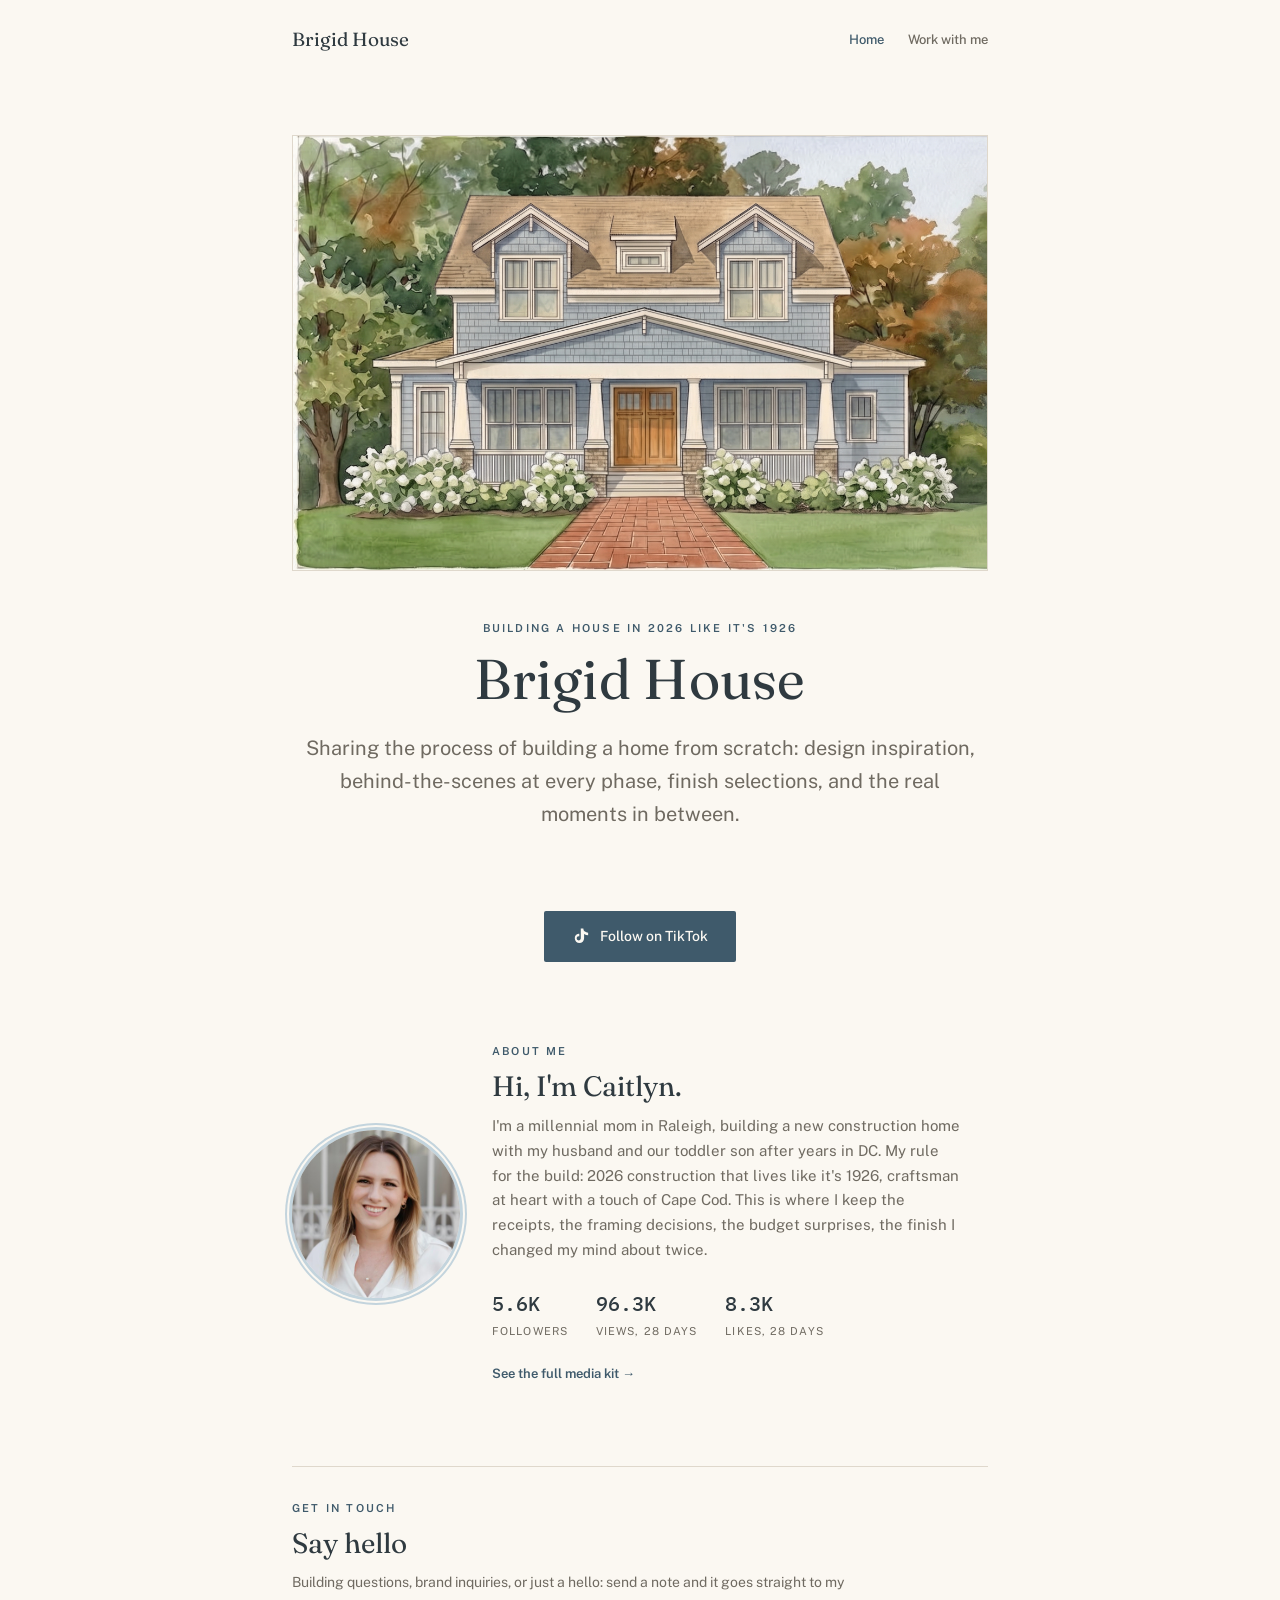
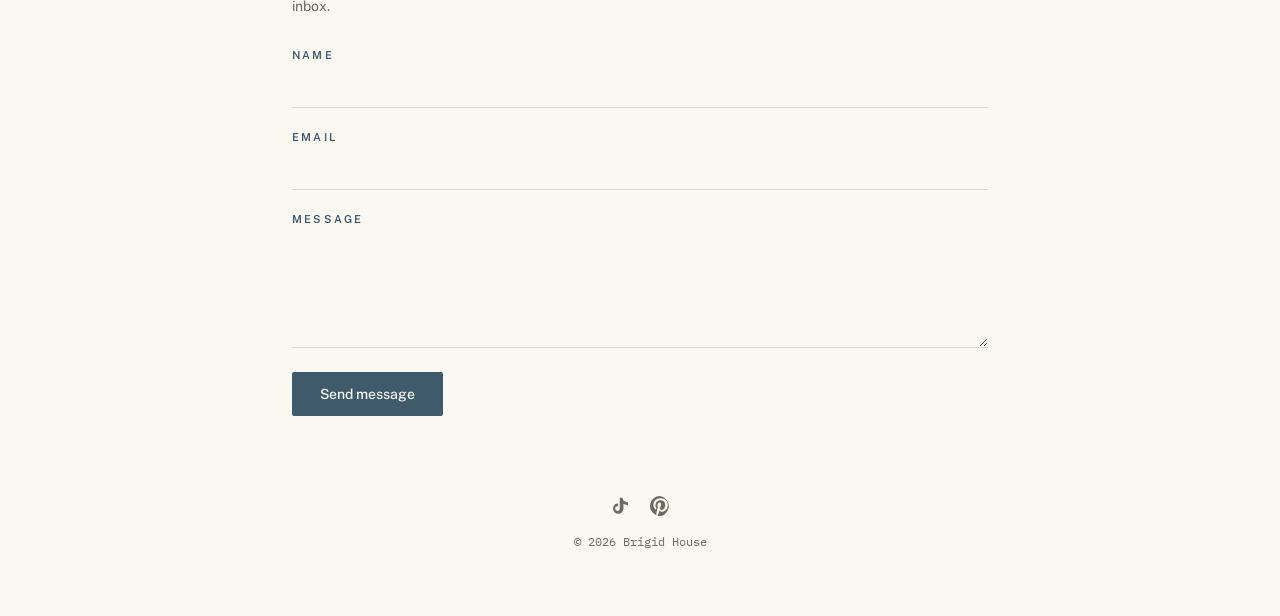
==== commit 79249684: "Update TikTok and Pinterest to new usernames" ====
--- a/index.html
+++ b/index.html
@@ -1,4 +1,4 @@
-<!DOCTYPE html>
+﻿<!DOCTYPE html>
 <html lang="en">
 <head>
 <meta charset="UTF-8">
@@ -41,7 +41,7 @@
   </header>
 
   <section class="socials reveal" aria-label="Follow along">
-    <a class="btn btn-primary" href="https://www.tiktok.com/@mydoughhouse" target="_blank" rel="noopener noreferrer">
+    <a class="btn btn-primary" href="https://www.tiktok.com/@thebrigidhouse" target="_blank" rel="noopener noreferrer">
       <svg class="icon" viewBox="0 0 24 24" aria-hidden="true"><path d="M16.6 5.82c-.9-.87-1.45-2.08-1.45-3.41V2h-3.44v13.13c0 1.53-1.25 2.78-2.78 2.78a2.78 2.78 0 0 1 0-5.56c.28 0 .55.04.8.12V8.98a6.24 6.24 0 0 0-.8-.05A6.22 6.22 0 0 0 3.7 15.15a6.22 6.22 0 0 0 6.22 6.22 6.22 6.22 0 0 0 6.22-6.22V9.4a9.5 9.5 0 0 0 5.4 1.68V7.64c-1.7 0-3.1-.7-4.94-1.82Z"/></svg>
       <span>Follow on TikTok</span>
     </a>
@@ -100,10 +100,10 @@
 
   <footer>
     <div class="social-row">
-      <a href="https://www.tiktok.com/@mydoughhouse" target="_blank" rel="noopener noreferrer" aria-label="TikTok">
+      <a href="https://www.tiktok.com/@thebrigidhouse" target="_blank" rel="noopener noreferrer" aria-label="TikTok">
         <svg viewBox="0 0 24 24" aria-hidden="true"><path d="M16.6 5.82c-.9-.87-1.45-2.08-1.45-3.41V2h-3.44v13.13c0 1.53-1.25 2.78-2.78 2.78a2.78 2.78 0 0 1 0-5.56c.28 0 .55.04.8.12V8.98a6.24 6.24 0 0 0-.8-.05A6.22 6.22 0 0 0 3.7 15.15a6.22 6.22 0 0 0 6.22 6.22 6.22 6.22 0 0 0 6.22-6.22V9.4a9.5 9.5 0 0 0 5.4 1.68V7.64c-1.7 0-3.1-.7-4.94-1.82Z"/></svg>
       </a>
-      <a href="https://www.pinterest.com/mydoughhouse/" target="_blank" rel="noopener noreferrer" aria-label="Pinterest">
+      <a href="https://www.pinterest.com/thebrigidhouse/" target="_blank" rel="noopener noreferrer" aria-label="Pinterest">
         <svg viewBox="0 0 24 24" aria-hidden="true"><path d="M12 0a12 12 0 0 0-4.37 23.18c-.04-.95-.01-2.09.21-3.12.24-1.08 1.59-6.84 1.59-6.84s-.4-.81-.4-2.01c0-1.89 1.09-3.3 2.45-3.3 1.16 0 1.72.87 1.72 1.91 0 1.16-.74 2.91-1.12 4.52-.32 1.35.68 2.46 2.01 2.46 2.42 0 4.27-2.55 4.27-6.22 0-3.25-2.34-5.53-5.67-5.53-3.86 0-6.13 2.9-6.13 5.89 0 1.17.45 2.42 1.01 3.1a.4.4 0 0 1 .09.39c-.1.43-.33 1.35-.38 1.54-.06.25-.2.3-.45.18-1.69-.79-2.74-3.26-2.74-5.24 0-4.27 3.1-8.18 8.93-8.18 4.69 0 8.34 3.34 8.34 7.81 0 4.66-2.94 8.41-7.02 8.41-1.37 0-2.66-.71-3.1-1.55l-.84 3.21c-.31 1.17-1.13 2.64-1.68 3.54A12 12 0 1 0 12 0Z"/></svg>
       </a>
     </div>
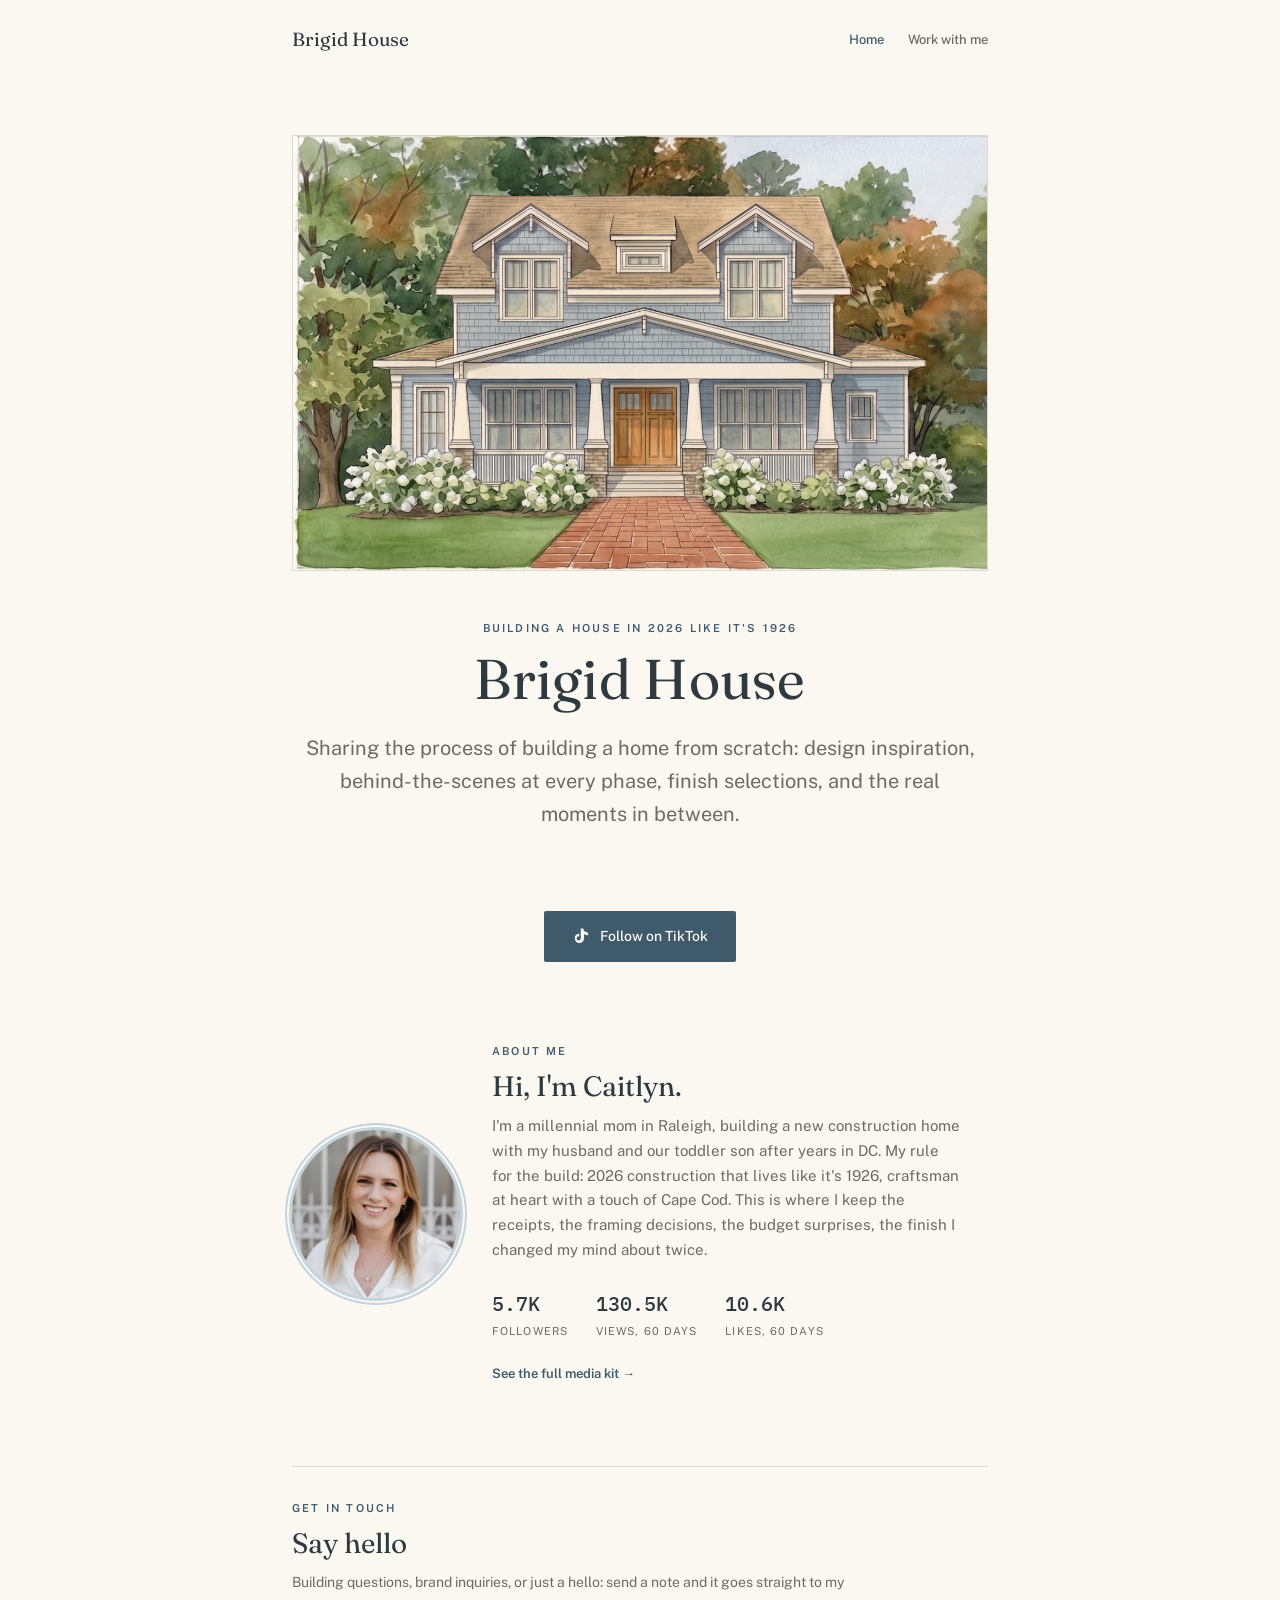
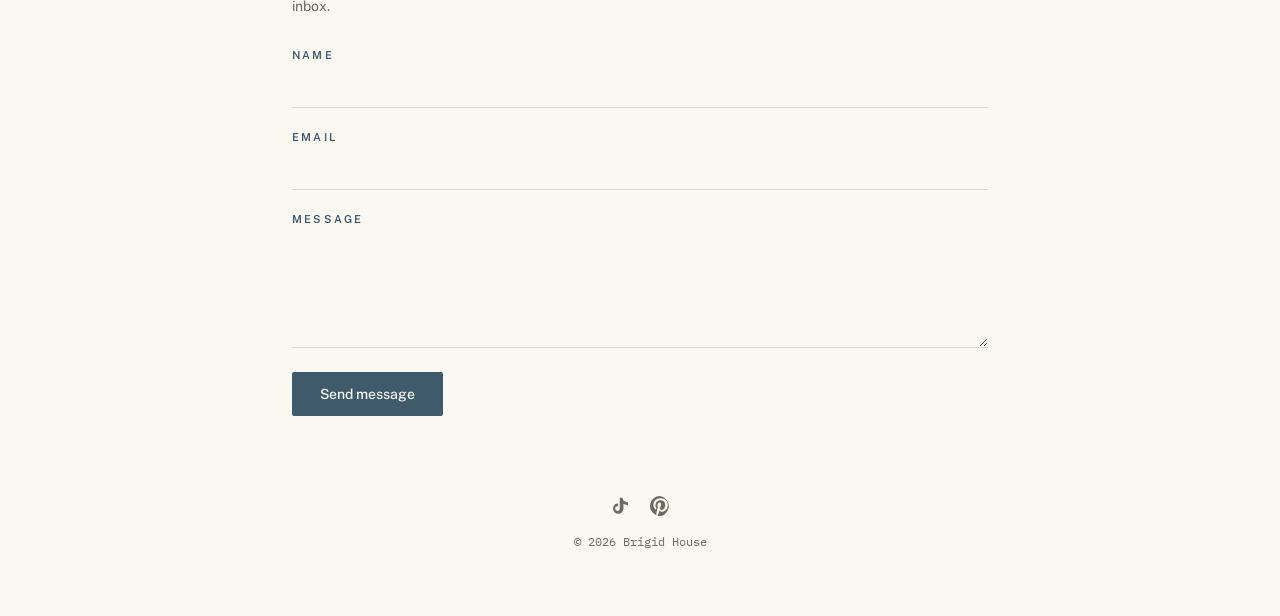
==== commit 256a2d22: "Update media kit stats to 60-day window, remove deltas" ====
--- a/index.html
+++ b/index.html
@@ -56,16 +56,16 @@
         <p class="body-sm">I'm a millennial mom in Raleigh, building a new construction home with my husband and our toddler son after years in DC. My rule for the build: 2026 construction that lives like it's 1926, craftsman at heart with a touch of Cape Cod. This is where I keep the receipts, the framing decisions, the budget surprises, the finish I changed my mind about twice.</p>
         <div class="mini-stats">
           <div>
-            <span class="stat-num">5.6K</span>
+            <span class="stat-num">5.7K</span>
             <span class="stat-label">Followers</span>
           </div>
           <div>
-            <span class="stat-num">96.3K</span>
-            <span class="stat-label">Views, 28 days</span>
+            <span class="stat-num">130.5K</span>
+            <span class="stat-label">Views, 60 days</span>
           </div>
           <div>
-            <span class="stat-num">8.3K</span>
-            <span class="stat-label">Likes, 28 days</span>
+            <span class="stat-num">10.6K</span>
+            <span class="stat-label">Likes, 60 days</span>
           </div>
         </div>
         <a class="link-arrow" href="/work-with-me/">See the full media kit &rarr;</a>
--- a/style.css
+++ b/style.css
@@ -279,14 +279,6 @@
   color: var(--text);
 }
 
-.stat-tile .stat-delta {
-  display: block;
-  font-family: 'IBM Plex Mono', ui-monospace, monospace;
-  font-size: 12px;
-  color: var(--accent);
-  margin-top: 2px;
-}
-
 .stat-tile .stat-label {
   display: block;
   font-size: 12px;
@@ -370,6 +362,15 @@
 .post-title {
   font-size: 14px;
   color: var(--text);
+}
+
+.post-title a {
+  color: var(--accent);
+  text-decoration: underline;
+}
+
+.post-title a:hover {
+  opacity: 0.8;
 }
 
 .post-views {
